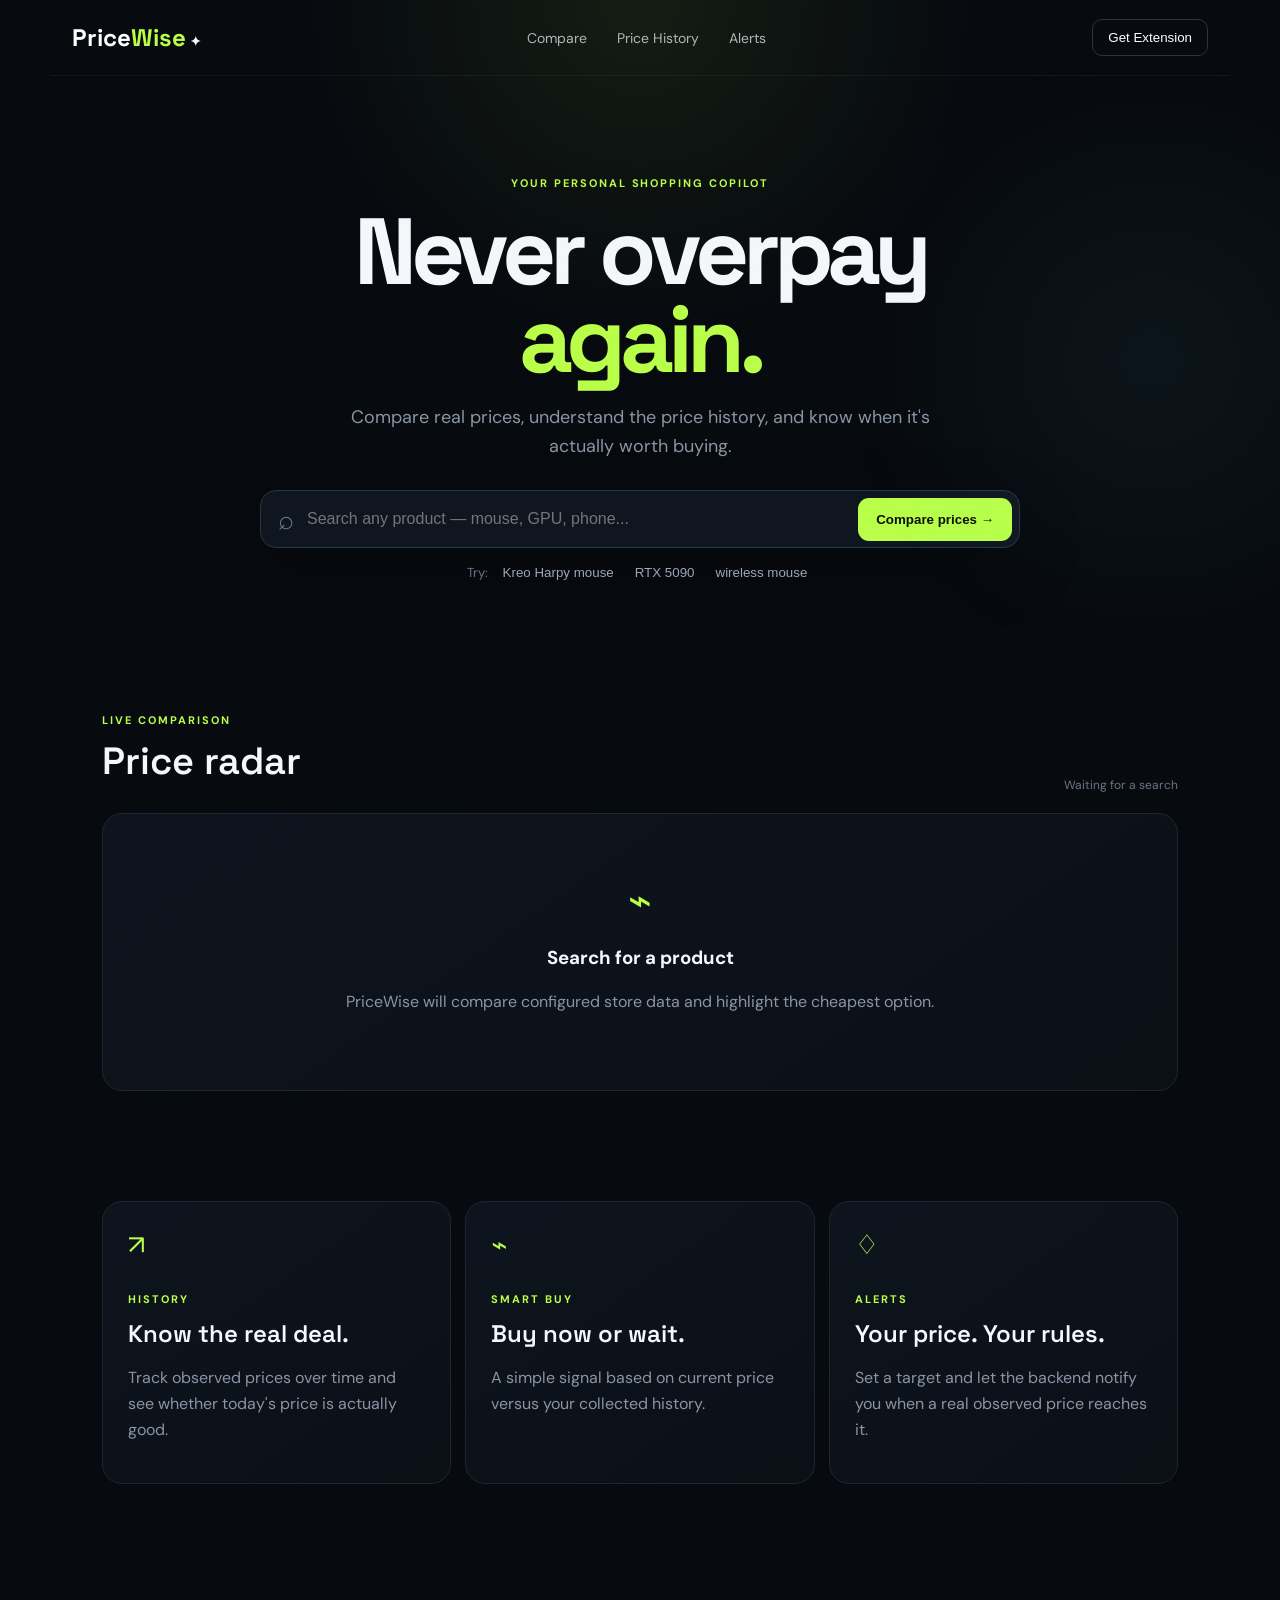
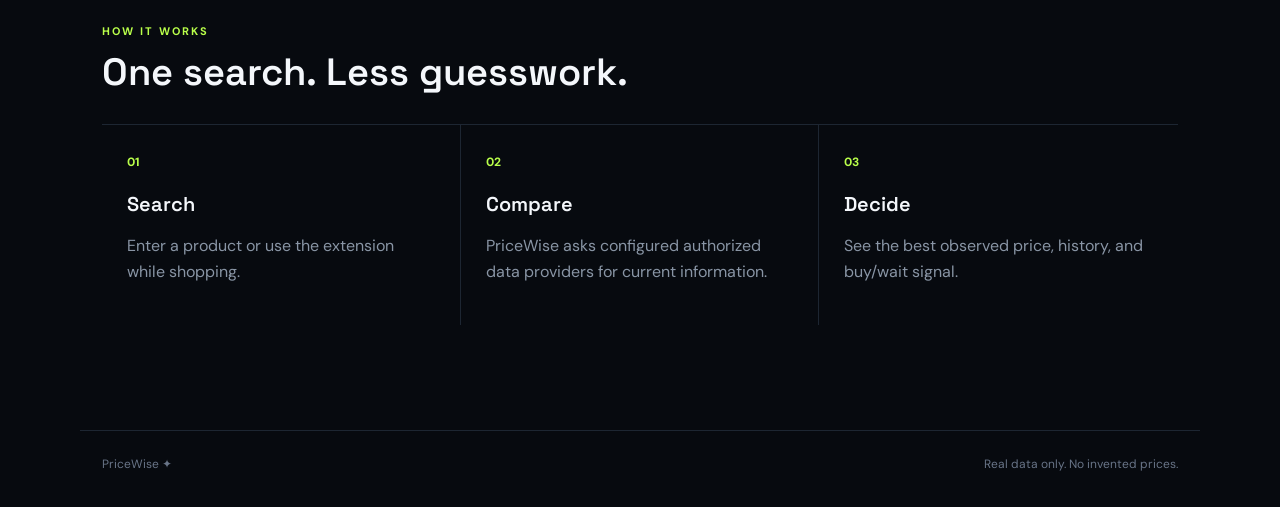
==== public/index.html @ 335d0c30 "Rename index.html to public/index.html" ====
<!doctype html>
<html lang="en">
<head>
<meta charset="utf-8">
<meta name="viewport" content="width=device-width,initial-scale=1">
<title>PriceWise — Shop smarter</title>
<link rel="stylesheet" href="/style.css">
</head>
<body>
<div class="bg"></div>
<header class="nav">
  <a class="brand" href="/">Price<span>Wise</span><b>✦</b></a>
  <nav><a href="#compare">Compare</a><a href="#history">Price History</a><a href="#alerts">Alerts</a></nav>
  <button class="ghost" id="extensionBtn">Get Extension</button>
</header>

<main>
<section class="hero">
  <div class="eyebrow">YOUR PERSONAL SHOPPING COPILOT</div>
  <h1>Never overpay<br><em>again.</em></h1>
  <p class="heroText">Compare real prices, understand the price history, and know when it's actually worth buying.</p>
  <form id="searchForm" class="searchbar">
    <span>⌕</span><input id="query" placeholder="Search any product — mouse, GPU, phone..." autocomplete="off">
    <button>Compare prices <b>→</b></button>
  </form>
  <div class="quick"><span>Try:</span><button data-q="Kreo Harpy mouse">Kreo Harpy mouse</button><button data-q="RTX 5090">RTX 5090</button><button data-q="wireless mouse">wireless mouse</button></div>
</section>

<section id="compare" class="dashboard">
  <div class="sectionHead"><div><span class="kicker">LIVE COMPARISON</span><h2>Price radar</h2></div><span id="updated" class="updated">Waiting for a search</span></div>
  <div id="results">
    <div class="empty card"><div class="emptyIcon">⌁</div><h3>Search for a product</h3><p>PriceWise will compare configured store data and highlight the cheapest option.</p></div>
  </div>
</section>

<section id="history" class="featureGrid">
  <article class="feature card"><div class="icon">↗</div><span class="kicker">HISTORY</span><h3>Know the real deal.</h3><p>Track observed prices over time and see whether today's price is actually good.</p></article>
  <article class="feature card"><div class="icon">⌁</div><span class="kicker">SMART BUY</span><h3>Buy now or wait.</h3><p>A simple signal based on current price versus your collected history.</p></article>
  <article id="alerts" class="feature card"><div class="icon">♢</div><span class="kicker">ALERTS</span><h3>Your price. Your rules.</h3><p>Set a target and let the backend notify you when a real observed price reaches it.</p></article>
</section>

<section class="how">
  <span class="kicker">HOW IT WORKS</span>
  <h2>One search. Less guesswork.</h2>
  <div class="steps"><div><b>01</b><h3>Search</h3><p>Enter a product or use the extension while shopping.</p></div><div><b>02</b><h3>Compare</h3><p>PriceWise asks configured authorized data providers for current information.</p></div><div><b>03</b><h3>Decide</h3><p>See the best observed price, history, and buy/wait signal.</p></div></div>
</section>
</main>
<footer><span>PriceWise ✦</span><span>Real data only. No invented prices.</span></footer>
<script src="/app.js"></script>
</body></html>
---- style.css ----
@import url('https://fonts.googleapis.com/css2?family=DM+Sans:wght@400;500;600;700&family=Space+Grotesk:wght@500;600;700&display=swap');
:root{--bg:#070a0f;--panel:#0d121a;--line:#1d2632;--text:#f4f7fb;--muted:#8995a5;--accent:#b9ff4a;--accent2:#74e6ff}
*{box-sizing:border-box}html{scroll-behavior:smooth}body{margin:0;background:var(--bg);color:var(--text);font-family:"DM Sans",system-ui,sans-serif}.bg{position:fixed;inset:0;pointer-events:none;background:radial-gradient(circle at 50% 0,rgba(185,255,74,.08),transparent 32%),radial-gradient(circle at 90% 40%,rgba(116,230,255,.05),transparent 25%)}.nav{height:76px;display:flex;align-items:center;justify-content:space-between;max-width:1180px;margin:auto;padding:0 22px;border-bottom:1px solid rgba(255,255,255,.05)}.brand{font:700 24px "Space Grotesk";color:white;text-decoration:none}.brand span{color:var(--accent)}.brand b{font-size:13px;margin-left:4px}.nav nav{display:flex;gap:30px}.nav nav a{color:#aab4c2;text-decoration:none;font-size:14px}.ghost{background:transparent;color:white;border:1px solid #2a3544;padding:10px 15px;border-radius:10px}.hero{max-width:980px;margin:0 auto;padding:100px 22px 72px;text-align:center}.eyebrow,.kicker{font-size:11px;letter-spacing:.18em;color:var(--accent);font-weight:700}.hero h1{font:700 clamp(54px,9vw,94px)/.94 "Space Grotesk";letter-spacing:-.065em;margin:18px 0}.hero h1 em{font-style:normal;color:var(--accent)}.heroText{max-width:620px;margin:0 auto 30px;color:var(--muted);font-size:18px;line-height:1.6}.searchbar{display:flex;align-items:center;max-width:760px;margin:auto;padding:6px 7px 6px 17px;background:#10161f;border:1px solid #293444;border-radius:16px;box-shadow:0 20px 60px rgba(0,0,0,.25)}.searchbar span{font-size:27px;color:#697688}.searchbar input{flex:1;min-width:0;border:0;outline:0;background:transparent;color:white;font-size:16px;padding:13px}.searchbar button{border:0;border-radius:11px;padding:14px 18px;background:var(--accent);color:#0a1004;font-weight:800}.quick{margin-top:16px;color:#687487;font-size:13px}.quick button{background:none;border:0;color:#9ba7b8;cursor:pointer;margin-left:9px}.dashboard,.how,.featureGrid{max-width:1120px;margin:auto;padding:55px 22px}.sectionHead{display:flex;align-items:end;justify-content:space-between;margin-bottom:20px}.sectionHead h2,.how h2{font:600 38px "Space Grotesk";margin:8px 0}.updated{font-size:12px;color:#697688}.card{background:linear-gradient(145deg,#0e141d,#0b1017);border:1px solid var(--line);border-radius:20px}.empty{text-align:center;padding:60px 20px}.emptyIcon{font-size:40px;color:var(--accent)}.empty p,.feature p,.steps p{color:var(--muted);line-height:1.6}.productCard{padding:22px}.productTop{display:flex;justify-content:space-between;gap:20px}.productTitle{font:600 24px "Space Grotesk";margin:0 0 7px}.best{display:inline-flex;gap:8px;align-items:center;background:rgba(185,255,74,.1);color:var(--accent);border:1px solid rgba(185,255,74,.25);padding:7px 10px;border-radius:99px;font-size:12px;font-weight:700}.stores{display:grid;grid-template-columns:1fr 1fr;gap:12px;margin-top:18px}.store{padding:18px;border:1px solid #202b39;border-radius:15px;background:#0b1118}.store.bestStore{border-color:rgba(185,255,74,.45)}.storeName{font-weight:700}.price{font:700 30px "Space Grotesk";margin:12px 0 5px}.storeMeta{color:#8793a3;font-size:13px}.store a{display:inline-block;margin-top:14px;color:var(--accent2);text-decoration:none;font-size:13px}.historyBox{margin-top:14px;padding:16px;border-top:1px solid #202a36;color:#8995a5;font-size:13px}.featureGrid{display:grid;grid-template-columns:repeat(3,1fr);gap:14px}.feature{padding:25px}.feature .icon{font-size:27px;margin-bottom:25px;color:var(--accent)}.feature h3{font:600 24px "Space Grotesk";margin:10px 0}.how{padding-top:80px}.steps{display:grid;grid-template-columns:repeat(3,1fr);gap:0;border-top:1px solid var(--line);margin-top:28px}.steps>div{padding:25px;border-right:1px solid var(--line)}.steps>div:last-child{border-right:0}.steps b{color:var(--accent);font-size:12px}.steps h3{font:600 20px "Space Grotesk";margin-bottom:0}footer{max-width:1120px;margin:50px auto 0;padding:25px 22px 35px;border-top:1px solid var(--line);display:flex;justify-content:space-between;color:#687487;font-size:12px}
/* ---------- Responsive system ---------- */
@media (max-width: 1024px) {
  .nav{padding:0 20px}
  .hero{padding:78px 24px 60px}
  .dashboard,.how,.featureGrid{padding-left:24px;padding-right:24px}
  .featureGrid{grid-template-columns:repeat(2,1fr)}
}

@media (max-width: 760px) {
  .nav{height:68px}
  .nav nav{display:none}
  .ghost{padding:9px 12px;font-size:12px}

  .hero{padding:58px 18px 48px}
  .hero h1{font-size:clamp(48px,15vw,72px);letter-spacing:-.055em}
  .heroText{font-size:16px;line-height:1.55}
  .searchbar{display:grid;grid-template-columns:auto 1fr;gap:0;padding:6px}
  .searchbar span{padding-left:10px}
  .searchbar input{width:100%;font-size:16px;padding:12px}
  .searchbar button{grid-column:1/-1;width:100%;margin-top:4px}
  .quick{line-height:2}
  .quick button{margin:0 4px}

  .dashboard,.how,.featureGrid{padding:42px 18px}
  .sectionHead{align-items:flex-start;flex-direction:column;gap:7px}
  .sectionHead h2,.how h2{font-size:32px}

  .productCard{padding:16px}
  .productTop{flex-direction:column;gap:12px}
  .productTitle{font-size:20px;line-height:1.25}
  .best{width:max-content}
  .stores{grid-template-columns:1fr}
  .store{padding:16px}
  .price{font-size:27px}
  .historyBox{line-height:1.55}

  .featureGrid{grid-template-columns:1fr}
  .feature{padding:21px}
  .how{padding-top:48px}
  .steps{grid-template-columns:1fr}
  .steps>div{border-right:0;border-bottom:1px solid var(--line);padding:22px 4px}
  .steps>div:last-child{border-bottom:0}

  footer{margin-top:28px;padding:22px 18px 28px;display:flex;flex-direction:column;gap:8px}
}

@media (max-width: 420px) {
  .nav{padding:0 14px}
  .brand{font-size:21px}
  .hero{padding:48px 14px 40px}
  .hero h1{font-size:47px}
  .heroText{font-size:15px}
  .dashboard,.how,.featureGrid{padding-left:14px;padding-right:14px}
  .productCard{border-radius:16px}
  .productTitle{font-size:18px}
  .kicker{font-size:10px}
  .updated{font-size:11px}
}

@media (hover:hover) and (pointer:fine) {
  .ghost,.searchbar button,.quick button,.store a{transition:transform .18s ease,opacity .18s ease}
  .ghost:hover{transform:translateY(-1px)}
  .searchbar button:hover{transform:translateY(-1px)}
  .quick button:hover,.store a:hover{opacity:.8}
}
.providerNote{margin:0 0 12px;padding:10px 14px;border:1px solid rgba(255,255,255,.08);border-radius:12px;color:#9aa4b2;font-size:13px;background:rgba(255,255,255,.025)}
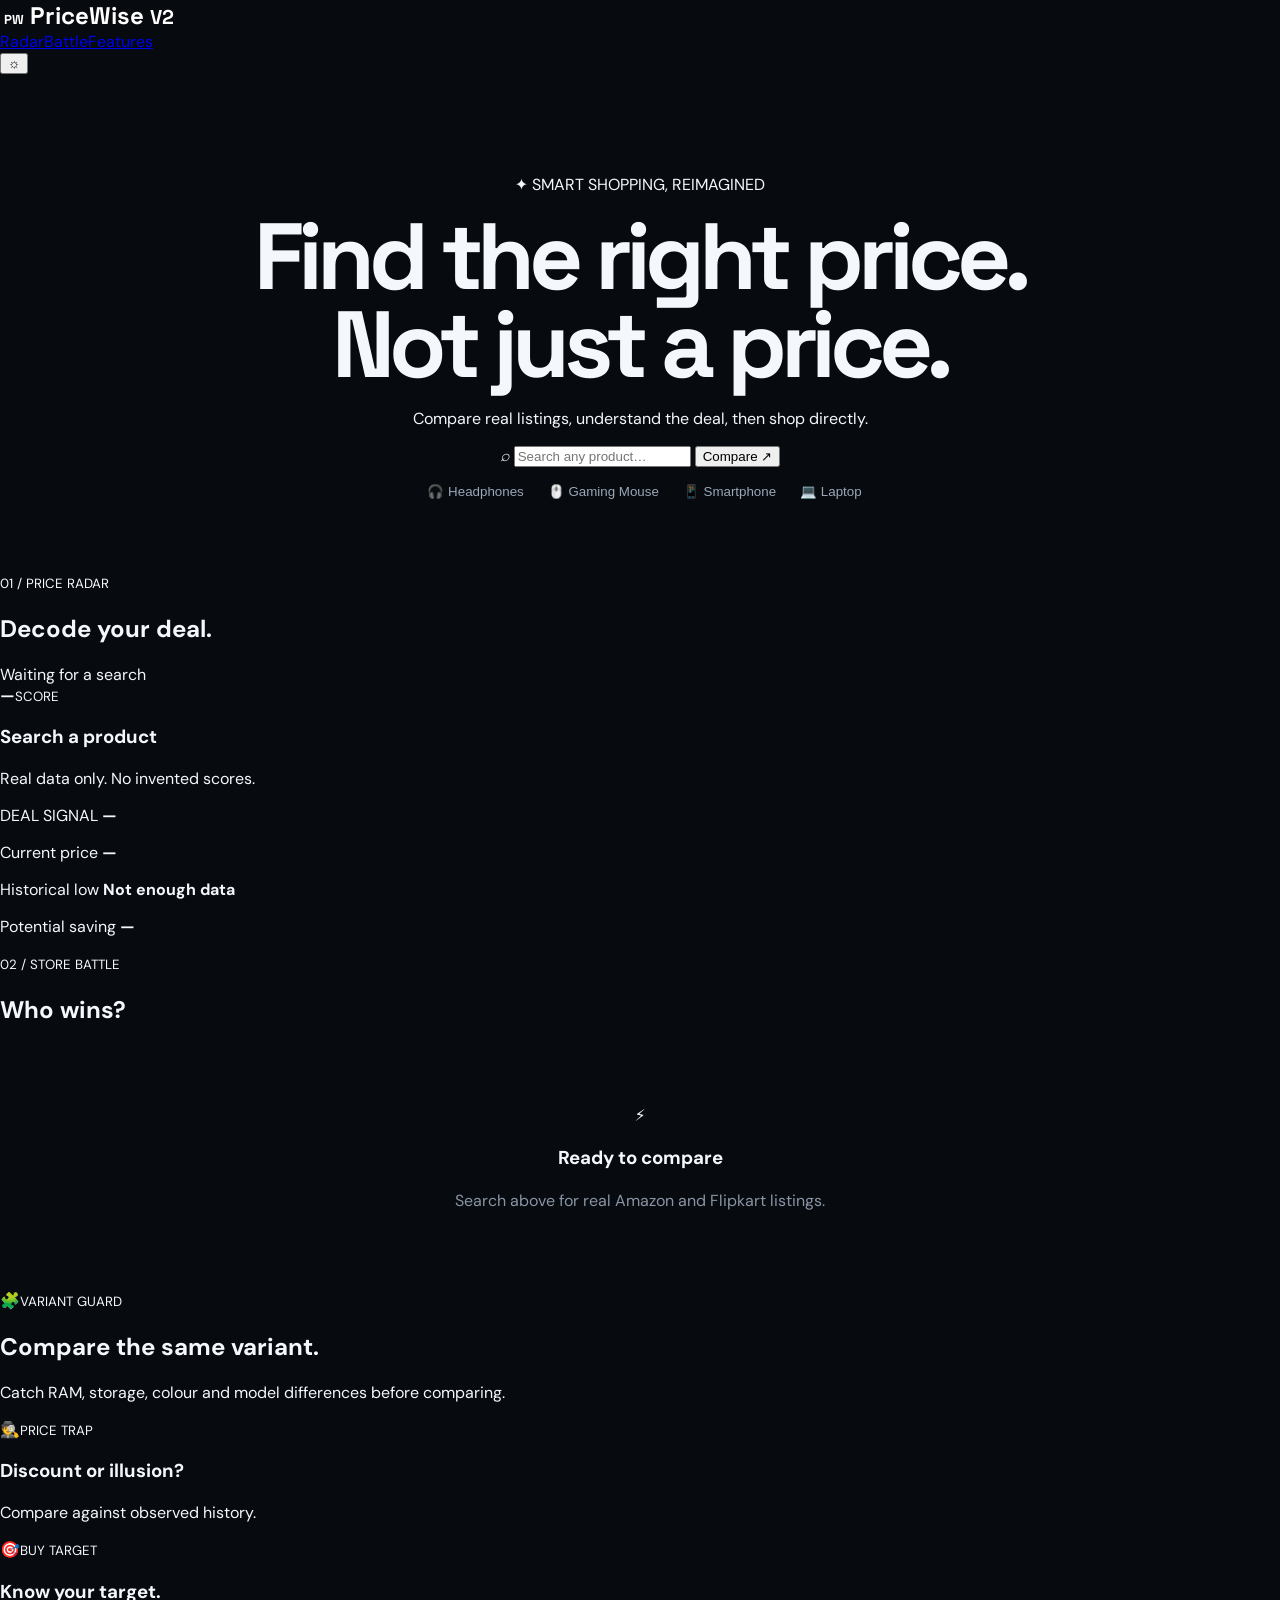
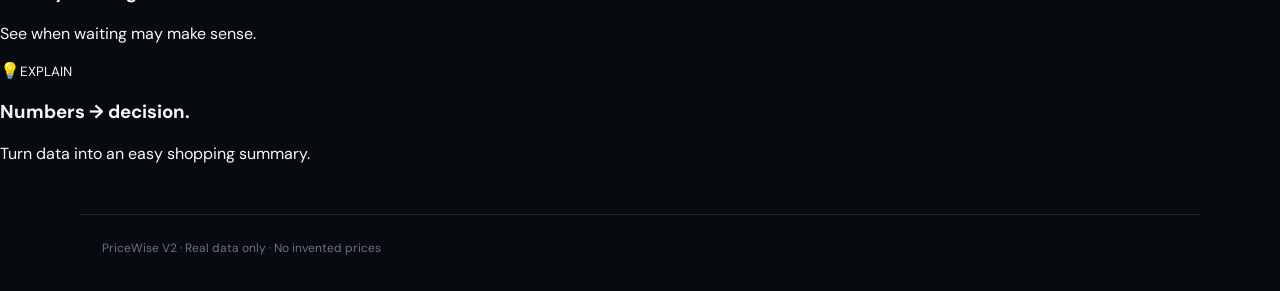
==== commit 9ebd3cd1: "Update index.html" ====
--- a/public/index.html
+++ b/public/index.html
@@ -1,50 +1,106 @@
 <!doctype html>
-<html lang="en">
+<html>
 <head>
 <meta charset="utf-8">
 <meta name="viewport" content="width=device-width,initial-scale=1">
-<title>PriceWise — Shop smarter</title>
+<meta name="theme-color" content="#080817">
+<title>PriceWise V2</title>
 <link rel="stylesheet" href="/style.css">
 </head>
 <body>
-<div class="bg"></div>
-<header class="nav">
-  <a class="brand" href="/">Price<span>Wise</span><b>✦</b></a>
-  <nav><a href="#compare">Compare</a><a href="#history">Price History</a><a href="#alerts">Alerts</a></nav>
-  <button class="ghost" id="extensionBtn">Get Extension</button>
+<div class="orb o1"></div><div class="orb o2"></div>
+
+<header>
+<a class="brand" href="/"><b>PW</b> PriceWise <small>V2</small></a>
+<nav><a href="#radar">Radar</a><a href="#battle">Battle</a><a href="#features">Features</a></nav>
+<button id="theme">☼</button>
 </header>
 
 <main>
 <section class="hero">
-  <div class="eyebrow">YOUR PERSONAL SHOPPING COPILOT</div>
-  <h1>Never overpay<br><em>again.</em></h1>
-  <p class="heroText">Compare real prices, understand the price history, and know when it's actually worth buying.</p>
-  <form id="searchForm" class="searchbar">
-    <span>⌕</span><input id="query" placeholder="Search any product — mouse, GPU, phone..." autocomplete="off">
-    <button>Compare prices <b>→</b></button>
-  </form>
-  <div class="quick"><span>Try:</span><button data-q="Kreo Harpy mouse">Kreo Harpy mouse</button><button data-q="RTX 5090">RTX 5090</button><button data-q="wireless mouse">wireless mouse</button></div>
+<label>✦ SMART SHOPPING, REIMAGINED</label>
+<h1>Find the <span>right price.</span><br>Not just a price.</h1>
+<p>Compare real listings, understand the deal, then shop directly.</p>
+
+<form id="searchForm">
+<i>⌕</i>
+<input id="q" placeholder="Search any product…">
+<button>Compare ↗</button>
+</form>
+
+<div class="quick">
+<button data-q="wireless headphones">🎧 Headphones</button>
+<button data-q="gaming mouse">🖱️ Gaming Mouse</button>
+<button data-q="smartphone">📱 Smartphone</button>
+<button data-q="laptop">💻 Laptop</button>
+</div>
 </section>
 
-<section id="compare" class="dashboard">
-  <div class="sectionHead"><div><span class="kicker">LIVE COMPARISON</span><h2>Price radar</h2></div><span id="updated" class="updated">Waiting for a search</span></div>
-  <div id="results">
-    <div class="empty card"><div class="emptyIcon">⌁</div><h3>Search for a product</h3><p>PriceWise will compare configured store data and highlight the cheapest option.</p></div>
-  </div>
+<section id="radar" class="panel">
+<div class="head">
+<div><small>01 / PRICE RADAR</small><h2>Decode your deal.</h2></div>
+<span id="status">Waiting for a search</span>
+</div>
+
+<div class="radar">
+<div class="score">
+<div class="ring"><strong id="score">—</strong><small>SCORE</small></div>
+<h3 id="scoreText">Search a product</h3>
+<p id="scoreWhy">Real data only. No invented scores.</p>
+</div>
+
+<div class="signal">
+<div class="signalhead">DEAL SIGNAL <b id="signal">—</b></div>
+<div class="meter"><i id="meter"></i></div>
+<p>Current price <b id="current">—</b></p>
+<p>Historical low <b id="low">Not enough data</b></p>
+<p>Potential saving <b id="saving">—</b></p>
+</div>
+</div>
 </section>
 
-<section id="history" class="featureGrid">
-  <article class="feature card"><div class="icon">↗</div><span class="kicker">HISTORY</span><h3>Know the real deal.</h3><p>Track observed prices over time and see whether today's price is actually good.</p></article>
-  <article class="feature card"><div class="icon">⌁</div><span class="kicker">SMART BUY</span><h3>Buy now or wait.</h3><p>A simple signal based on current price versus your collected history.</p></article>
-  <article id="alerts" class="feature card"><div class="icon">♢</div><span class="kicker">ALERTS</span><h3>Your price. Your rules.</h3><p>Set a target and let the backend notify you when a real observed price reaches it.</p></article>
+<section id="battle" class="panel">
+<div class="head">
+<div><small>02 / STORE BATTLE</small><h2>Who wins?</h2></div>
+</div>
+
+<div id="results">
+<div class="empty">
+⚡
+<h3>Ready to compare</h3>
+<p>Search above for real Amazon and Flipkart listings.</p>
+</div>
+</div>
 </section>
 
-<section class="how">
-  <span class="kicker">HOW IT WORKS</span>
-  <h2>One search. Less guesswork.</h2>
-  <div class="steps"><div><b>01</b><h3>Search</h3><p>Enter a product or use the extension while shopping.</p></div><div><b>02</b><h3>Compare</h3><p>PriceWise asks configured authorized data providers for current information.</p></div><div><b>03</b><h3>Decide</h3><p>See the best observed price, history, and buy/wait signal.</p></div></div>
+<section id="features" class="features">
+<article class="big">
+🧩<small>VARIANT GUARD</small>
+<h2>Compare the same variant.</h2>
+<p>Catch RAM, storage, colour and model differences before comparing.</p>
+</article>
+
+<article>
+🕵️<small>PRICE TRAP</small>
+<h3>Discount or illusion?</h3>
+<p>Compare against observed history.</p>
+</article>
+
+<article>
+🎯<small>BUY TARGET</small>
+<h3>Know your target.</h3>
+<p>See when waiting may make sense.</p>
+</article>
+
+<article>
+💡<small>EXPLAIN</small>
+<h3>Numbers → decision.</h3>
+<p>Turn data into an easy shopping summary.</p>
+</article>
 </section>
 </main>
-<footer><span>PriceWise ✦</span><span>Real data only. No invented prices.</span></footer>
+
+<footer>PriceWise V2 · Real data only · No invented prices</footer>
 <script src="/app.js"></script>
-</body></html>
+</body>
+</html>
